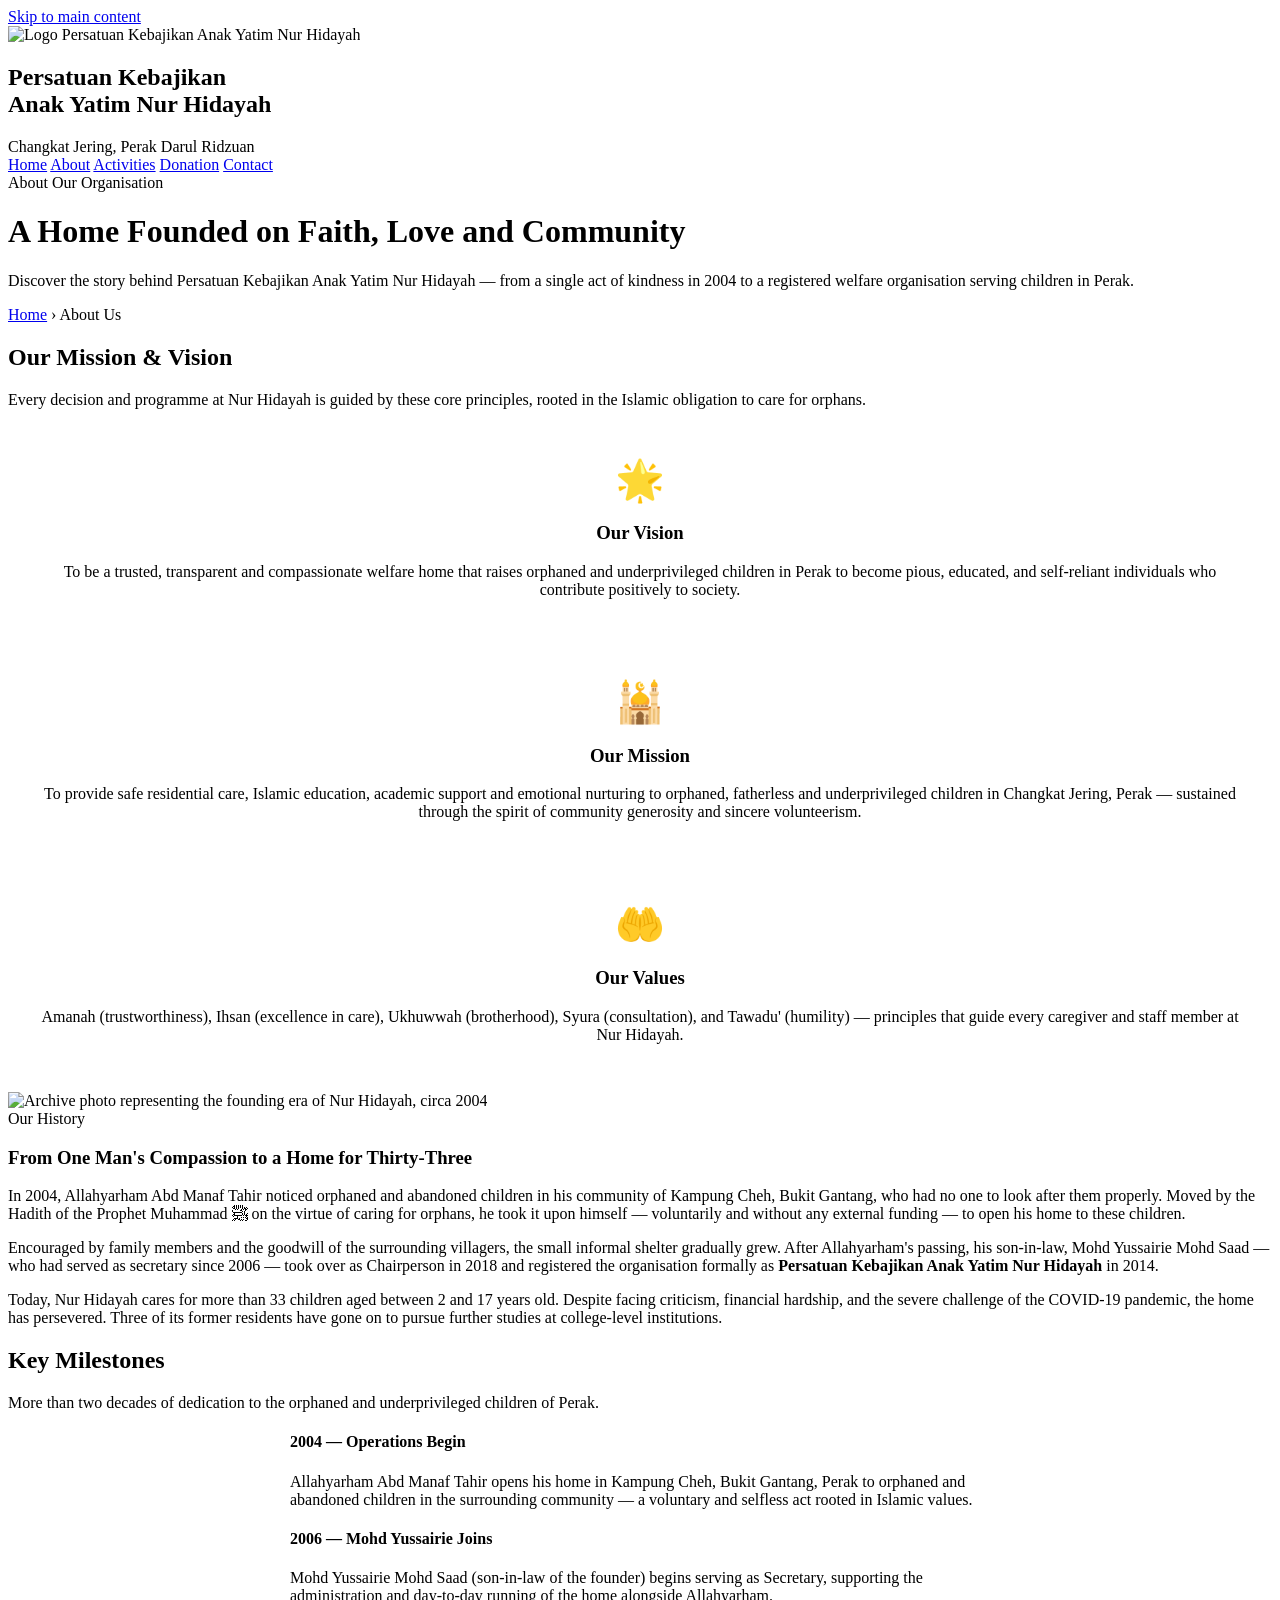
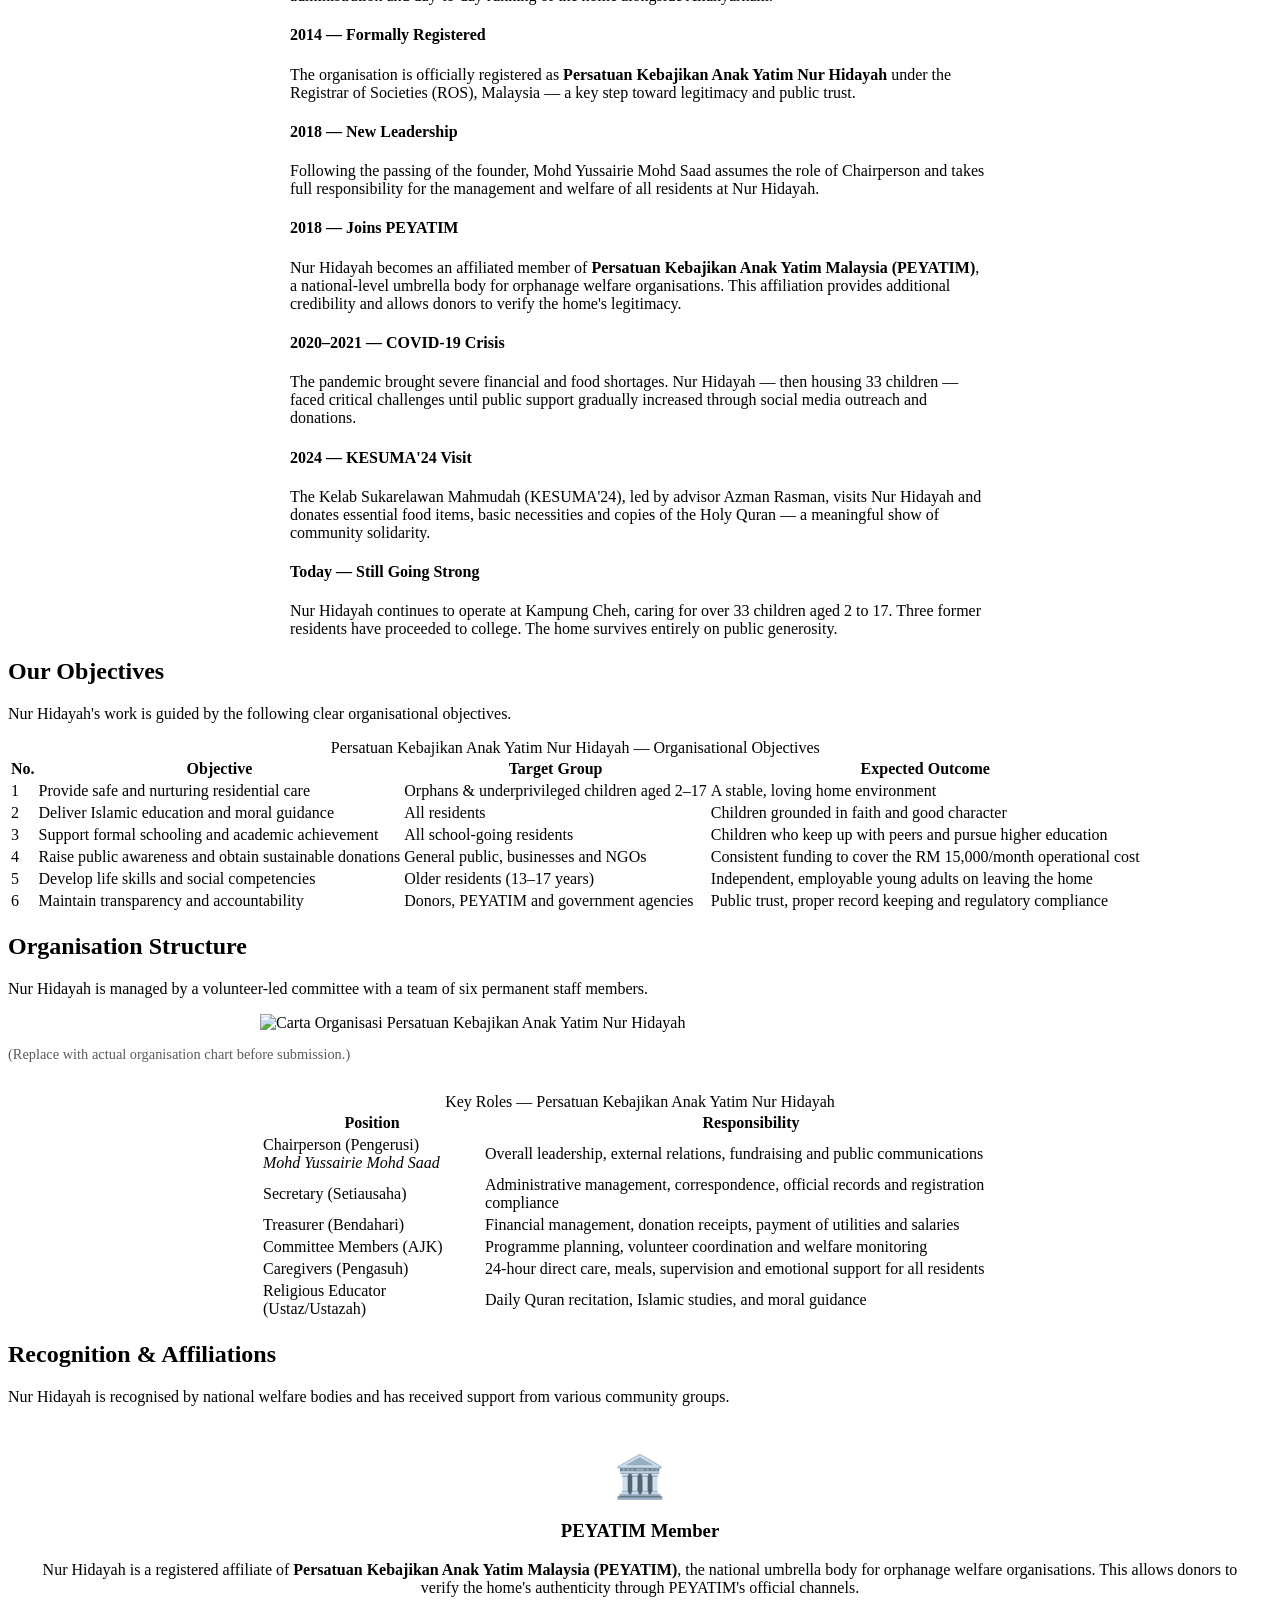
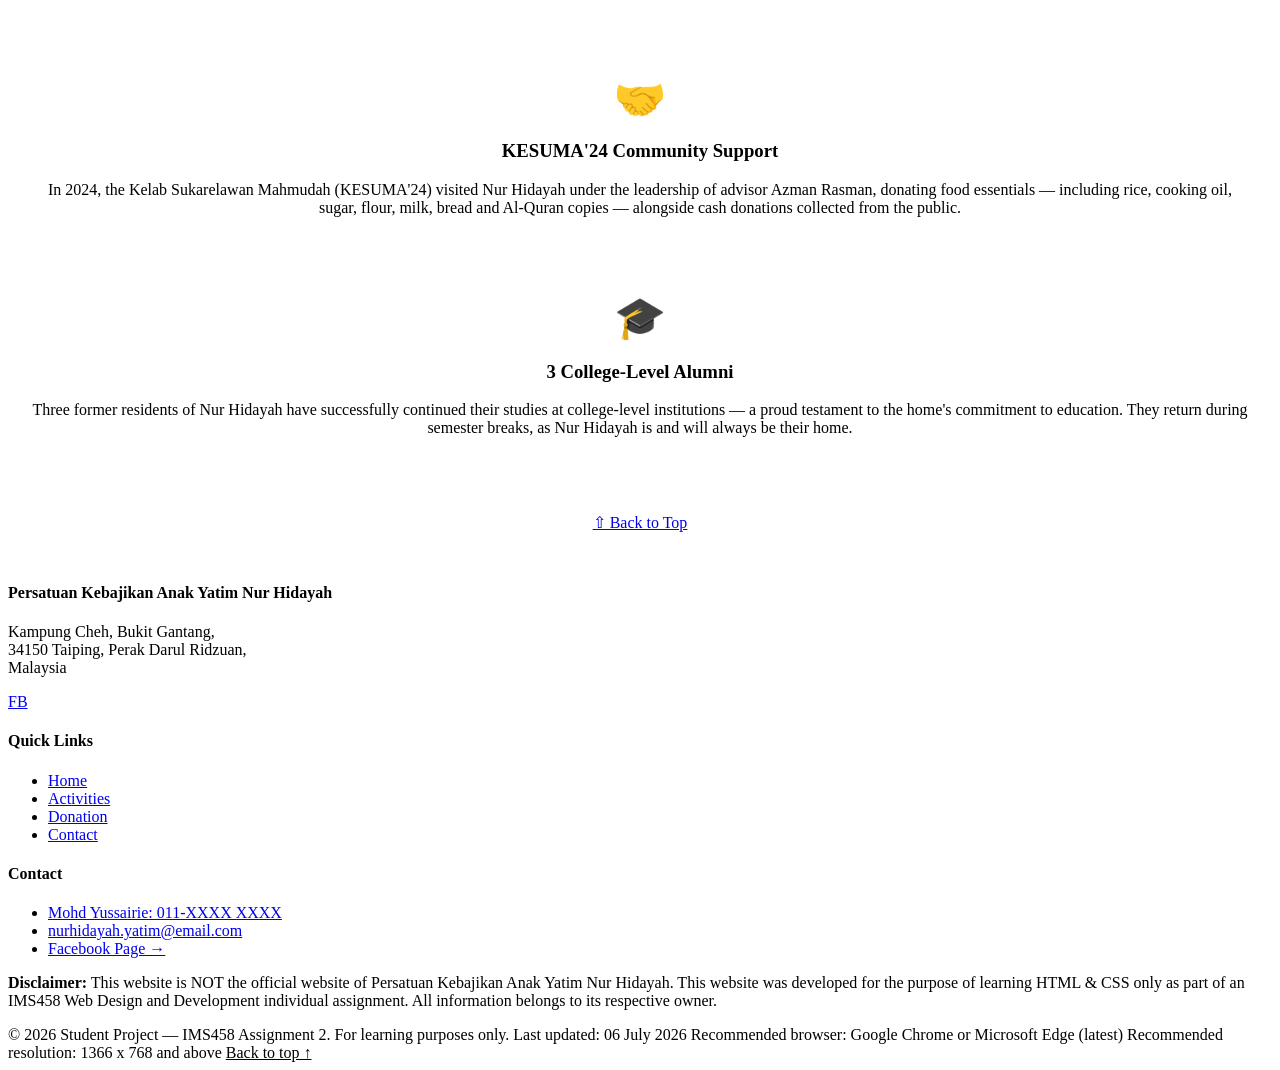
==== about.html @ 00ef2162 "Add files via upload" ====
<!DOCTYPE html>
<html lang="en">
<head>
  <meta charset="UTF-8">
  <meta name="viewport" content="width=device-width, initial-scale=1.0">
  <title>About Us | Persatuan Kebajikan Anak Yatim Nur Hidayah</title>
  <meta name="description" content="Learn about the history, mission, vision and objectives of Persatuan Kebajikan Anak Yatim Nur Hidayah, Changkat Jering, Perak — founded in 2004 by Allahyarham Abd Manaf Tahir.">
  <meta name="keywords" content="sejarah Nur Hidayah, about Rumah Anak Yatim Perak, Bukit Gantang orphanage history, PEYATIM Perak, Mohd Yussairie Nur Hidayah">
  <meta name="author" content="Student Name — IMS458 Assignment 2">
  <link rel="preconnect" href="https://fonts.googleapis.com">
  <link href="https://fonts.googleapis.com/css2?family=Poppins:wght@500;600;700&family=Open+Sans:wght@400;600&display=swap" rel="stylesheet">
  <link rel="icon" type="image/svg+xml" href="images/logo.svg">
  <link rel="stylesheet" href="css/style.css">
</head>
<body>

  <a href="#main" class="skip-link">Skip to main content</a>

  <header class="site-header">
    <nav class="navbar">
      <div class="logo-group">
        <img src="images/logo.svg" alt="Logo Persatuan Kebajikan Anak Yatim Nur Hidayah">
        <div class="logo-text">
          <h1>Persatuan Kebajikan<br>Anak Yatim Nur Hidayah</h1>
          <span>Changkat Jering, Perak Darul Ridzuan</span>
        </div>
      </div>
      <div class="nav-links">
        <a href="index.html">Home</a>
        <a href="about.html" class="active">About</a>
        <a href="activities.html">Activities</a>
        <a href="donation.html">Donation</a>
        <a href="contact.html">Contact</a>
      </div>
    </nav>
  </header>

  <main id="main">

    <header class="sub-header" style="background-image:url('images/hero-home.jpg');">
      <div class="header-overlay">
        <span class="assignment-label">About Our Organisation</span>
        <h1>A Home Founded on Faith, Love and Community</h1>
        <p class="header-text">Discover the story behind Persatuan Kebajikan Anak Yatim Nur Hidayah — from a single act of kindness in 2004 to a registered welfare organisation serving children in Perak.</p>
        <p class="breadcrumb"><a href="index.html">Home</a> &rsaquo; About Us</p>
      </div>
    </header>

    <!-- MISSION / VISION -->
    <section>
      <div class="container">
        <h2 class="section-title">Our Mission &amp; Vision</h2>
        <p class="section-subtitle">Every decision and programme at Nur Hidayah is guided by these core principles, rooted in the Islamic obligation to care for orphans.</p>
        <div class="flex-grid">
          <div class="card">
            <div class="card-body" style="text-align:center; padding:32px 24px;">
              <div style="font-size:2.5rem; margin-bottom:12px;">🌟</div>
              <h3>Our Vision</h3>
              <p>To be a trusted, transparent and compassionate welfare home that raises orphaned and underprivileged children in Perak to become pious, educated, and self-reliant individuals who contribute positively to society.</p>
            </div>
          </div>
          <div class="card">
            <div class="card-body" style="text-align:center; padding:32px 24px;">
              <div style="font-size:2.5rem; margin-bottom:12px;">🕌</div>
              <h3>Our Mission</h3>
              <p>To provide safe residential care, Islamic education, academic support and emotional nurturing to orphaned, fatherless and underprivileged children in Changkat Jering, Perak — sustained through the spirit of community generosity and sincere volunteerism.</p>
            </div>
          </div>
          <div class="card">
            <div class="card-body" style="text-align:center; padding:32px 24px;">
              <div style="font-size:2.5rem; margin-bottom:12px;">🤲</div>
              <h3>Our Values</h3>
              <p>Amanah (trustworthiness), Ihsan (excellence in care), Ukhuwwah (brotherhood), Syura (consultation), and Tawadu' (humility) — principles that guide every caregiver and staff member at Nur Hidayah.</p>
            </div>
          </div>
        </div>
      </div>
    </section>

    <!-- HISTORY -->
    <section class="bg-light" id="history">
      <div class="container">
        <div class="split reverse">
          <div class="split-image img-zoom">
            <img src="images/allahyarham.jpg" alt="Archive photo representing the founding era of Nur Hidayah, circa 2004">
          </div>
          <div class="split-text">
            <span class="section-label">Our History</span>
            <h3>From One Man's Compassion to a Home for Thirty-Three</h3>
            <p>In 2004, Allahyarham Abd Manaf Tahir noticed orphaned and abandoned children in his community of Kampung Cheh, Bukit Gantang, who had no one to look after them properly. Moved by the Hadith of the Prophet Muhammad ﷺ on the virtue of caring for orphans, he took it upon himself — voluntarily and without any external funding — to open his home to these children.</p>
            <p>Encouraged by family members and the goodwill of the surrounding villagers, the small informal shelter gradually grew. After Allahyarham's passing, his son-in-law, Mohd Yussairie Mohd Saad — who had served as secretary since 2006 — took over as Chairperson in 2018 and registered the organisation formally as <strong>Persatuan Kebajikan Anak Yatim Nur Hidayah</strong> in 2014.</p>
            <p>Today, Nur Hidayah cares for more than 33 children aged between 2 and 17 years old. Despite facing criticism, financial hardship, and the severe challenge of the COVID-19 pandemic, the home has persevered. Three of its former residents have gone on to pursue further studies at college-level institutions.</p>
          </div>
        </div>
      </div>
    </section>

    <!-- TIMELINE -->
    <section>
      <div class="container">
        <h2 class="section-title">Key Milestones</h2>
        <p class="section-subtitle">More than two decades of dedication to the orphaned and underprivileged children of Perak.</p>
        <div style="max-width:700px; margin:0 auto;">
          <div class="timeline">
            <div class="timeline-item">
              <h4>2004 — Operations Begin</h4>
              <p>Allahyarham Abd Manaf Tahir opens his home in Kampung Cheh, Bukit Gantang, Perak to orphaned and abandoned children in the surrounding community — a voluntary and selfless act rooted in Islamic values.</p>
            </div>
            <div class="timeline-item">
              <h4>2006 — Mohd Yussairie Joins</h4>
              <p>Mohd Yussairie Mohd Saad (son-in-law of the founder) begins serving as Secretary, supporting the administration and day-to-day running of the home alongside Allahyarham.</p>
            </div>
            <div class="timeline-item">
              <h4>2014 — Formally Registered</h4>
              <p>The organisation is officially registered as <strong>Persatuan Kebajikan Anak Yatim Nur Hidayah</strong> under the Registrar of Societies (ROS), Malaysia — a key step toward legitimacy and public trust.</p>
            </div>
            <div class="timeline-item">
              <h4>2018 — New Leadership</h4>
              <p>Following the passing of the founder, Mohd Yussairie Mohd Saad assumes the role of Chairperson and takes full responsibility for the management and welfare of all residents at Nur Hidayah.</p>
            </div>
            <div class="timeline-item" id="peyatim">
              <h4>2018 — Joins PEYATIM</h4>
              <p>Nur Hidayah becomes an affiliated member of <strong>Persatuan Kebajikan Anak Yatim Malaysia (PEYATIM)</strong>, a national-level umbrella body for orphanage welfare organisations. This affiliation provides additional credibility and allows donors to verify the home's legitimacy.</p>
            </div>
            <div class="timeline-item">
              <h4>2020–2021 — COVID-19 Crisis</h4>
              <p>The pandemic brought severe financial and food shortages. Nur Hidayah — then housing 33 children — faced critical challenges until public support gradually increased through social media outreach and donations.</p>
            </div>
            <div class="timeline-item">
              <h4>2024 — KESUMA'24 Visit</h4>
              <p>The Kelab Sukarelawan Mahmudah (KESUMA'24), led by advisor Azman Rasman, visits Nur Hidayah and donates essential food items, basic necessities and copies of the Holy Quran — a meaningful show of community solidarity.</p>
            </div>
            <div class="timeline-item">
              <h4>Today — Still Going Strong</h4>
              <p>Nur Hidayah continues to operate at Kampung Cheh, caring for over 33 children aged 2 to 17. Three former residents have proceeded to college. The home survives entirely on public generosity.</p>
            </div>
          </div>
        </div>
      </div>
    </section>

    <!-- OBJECTIVES TABLE -->
    <section class="bg-tint" id="objectives">
      <div class="container">
        <h2 class="section-title">Our Objectives</h2>
        <p class="section-subtitle">Nur Hidayah's work is guided by the following clear organisational objectives.</p>
        <table>
          <caption>Persatuan Kebajikan Anak Yatim Nur Hidayah — Organisational Objectives</caption>
          <thead>
            <tr><th>No.</th><th>Objective</th><th>Target Group</th><th>Expected Outcome</th></tr>
          </thead>
          <tbody>
            <tr><td>1</td><td>Provide safe and nurturing residential care</td><td>Orphans &amp; underprivileged children aged 2–17</td><td>A stable, loving home environment</td></tr>
            <tr><td>2</td><td>Deliver Islamic education and moral guidance</td><td>All residents</td><td>Children grounded in faith and good character</td></tr>
            <tr><td>3</td><td>Support formal schooling and academic achievement</td><td>All school-going residents</td><td>Children who keep up with peers and pursue higher education</td></tr>
            <tr><td>4</td><td>Raise public awareness and obtain sustainable donations</td><td>General public, businesses and NGOs</td><td>Consistent funding to cover the RM 15,000/month operational cost</td></tr>
            <tr><td>5</td><td>Develop life skills and social competencies</td><td>Older residents (13–17 years)</td><td>Independent, employable young adults on leaving the home</td></tr>
            <tr><td>6</td><td>Maintain transparency and accountability</td><td>Donors, PEYATIM and government agencies</td><td>Public trust, proper record keeping and regulatory compliance</td></tr>
          </tbody>
        </table>
      </div>
    </section>

    <!-- ORG CHART -->
    <section id="orgchart">
      <div class="container">
        <h2 class="section-title">Organisation Structure</h2>
        <p class="section-subtitle">Nur Hidayah is managed by a volunteer-led committee with a team of six permanent staff members.</p>
        <div class="img-zoom" style="max-width:760px;margin:0 auto;border-radius:10px;box-shadow:var(--shadow);">
          <img src="images/carta-organisasi(1).png" alt="Carta Organisasi Persatuan Kebajikan Anak Yatim Nur Hidayah">
        </div>
        <p class="text-center mt-20" style="font-size:.9rem;color:#5b5b5b;">(Replace with actual organisation chart before submission.)</p>
        <div style="max-width:760px;margin:30px auto 0;">
          <table>
            <caption>Key Roles — Persatuan Kebajikan Anak Yatim Nur Hidayah</caption>
            <thead><tr><th>Position</th><th>Responsibility</th></tr></thead>
            <tbody>
              <tr><td>Chairperson (Pengerusi)<br><em>Mohd Yussairie Mohd Saad</em></td><td>Overall leadership, external relations, fundraising and public communications</td></tr>
              <tr><td>Secretary (Setiausaha)</td><td>Administrative management, correspondence, official records and registration compliance</td></tr>
              <tr><td>Treasurer (Bendahari)</td><td>Financial management, donation receipts, payment of utilities and salaries</td></tr>
              <tr><td>Committee Members (AJK)</td><td>Programme planning, volunteer coordination and welfare monitoring</td></tr>
              <tr><td>Caregivers (Pengasuh)</td><td>24-hour direct care, meals, supervision and emotional support for all residents</td></tr>
              <tr><td>Religious Educator (Ustaz/Ustazah)</td><td>Daily Quran recitation, Islamic studies, and moral guidance</td></tr>
            </tbody>
          </table>
        </div>
      </div>
    </section>

    <!-- AWARDS / RECOGNITION -->
    <section class="bg-tint" id="awards">
      <div class="container">
        <h2 class="section-title">Recognition &amp; Affiliations</h2>
        <p class="section-subtitle">Nur Hidayah is recognised by national welfare bodies and has received support from various community groups.</p>
        <div class="flex-grid">
          <div class="card">
            <div class="card-body" style="text-align:center;padding:30px 24px;">
              <div style="font-size:2.6rem;margin-bottom:12px;">🏛️</div>
              <h3>PEYATIM Member</h3>
              <p>Nur Hidayah is a registered affiliate of <strong>Persatuan Kebajikan Anak Yatim Malaysia (PEYATIM)</strong>, the national umbrella body for orphanage welfare organisations. This allows donors to verify the home's authenticity through PEYATIM's official channels.</p>
            </div>
          </div>
          <div class="card">
            <div class="card-body" style="text-align:center;padding:30px 24px;">
              <div style="font-size:2.6rem;margin-bottom:12px;">🤝</div>
              <h3>KESUMA'24 Community Support</h3>
              <p>In 2024, the Kelab Sukarelawan Mahmudah (KESUMA'24) visited Nur Hidayah under the leadership of advisor Azman Rasman, donating food essentials — including rice, cooking oil, sugar, flour, milk, bread and Al-Quran copies — alongside cash donations collected from the public.</p>
            </div>
          </div>
          <div class="card">
            <div class="card-body" style="text-align:center;padding:30px 24px;">
              <div style="font-size:2.6rem;margin-bottom:12px;">🎓</div>
              <h3>3 College-Level Alumni</h3>
              <p>Three former residents of Nur Hidayah have successfully continued their studies at college-level institutions — a proud testament to the home's commitment to education. They return during semester breaks, as Nur Hidayah is and will always be their home.</p>
            </div>
          </div>
        </div>
      </div>
    </section>

    <section style="padding:30px 0;text-align:center;">
      <a href="#main" class="btn btn-primary">&#8679; Back to Top</a>
    </section>

  </main>

  <footer class="site-footer">
    <div class="container footer-grid">
      <div class="footer-col">
        <h4>Persatuan Kebajikan Anak Yatim Nur Hidayah</h4>
        <p>Kampung Cheh, Bukit Gantang,<br>34150 Taiping, Perak Darul Ridzuan,<br>Malaysia</p>
        <div class="social-links">
          <a href="https://www.facebook.com/RAYNurHidayahKpgCheh" target="_blank" rel="noopener" aria-label="Facebook">FB</a>
        </div>
      </div>
      <div class="footer-col">
        <h4>Quick Links</h4>
        <ul>
          <li><a href="index.html">Home</a></li>
          <li><a href="activities.html">Activities</a></li>
          <li><a href="donation.html">Donation</a></li>
          <li><a href="contact.html">Contact</a></li>
        </ul>
      </div>
      <div class="footer-col">
        <h4>Contact</h4>
        <ul>
          <li><a href="tel:+601112345678">Mohd Yussairie: 011-XXXX XXXX</a></li>
          <li><a href="mailto:nurhidayah.yatim@email.com">nurhidayah.yatim@email.com</a></li>
          <li><a href="https://www.facebook.com/RAYNurHidayahKpgCheh" target="_blank" rel="noopener">Facebook Page &rarr;</a></li>
        </ul>
      </div>
    </div>
    <div class="disclaimer-bar">
      <div class="container">
        <p><strong>Disclaimer:</strong> This website is NOT the official website of Persatuan Kebajikan Anak Yatim Nur Hidayah. This website was developed for the purpose of learning HTML &amp; CSS only as part of an IMS458 Web Design and Development individual assignment. All information belongs to its respective owner.</p>
        <div class="meta-row">
          <span>&copy; 2026 Student Project — IMS458 Assignment 2. For learning purposes only.</span>
          <span>Last updated: 06 July 2026</span>
          <span>Recommended browser: Google Chrome or Microsoft Edge (latest)</span>
          <span>Recommended resolution: 1366 x 768 and above</span>
          <span><a href="#top" style="color:var(--color-secondary);">Back to top &uarr;</a></span>
        </div>
      </div>
    </div>
  </footer>

</body>
</html>
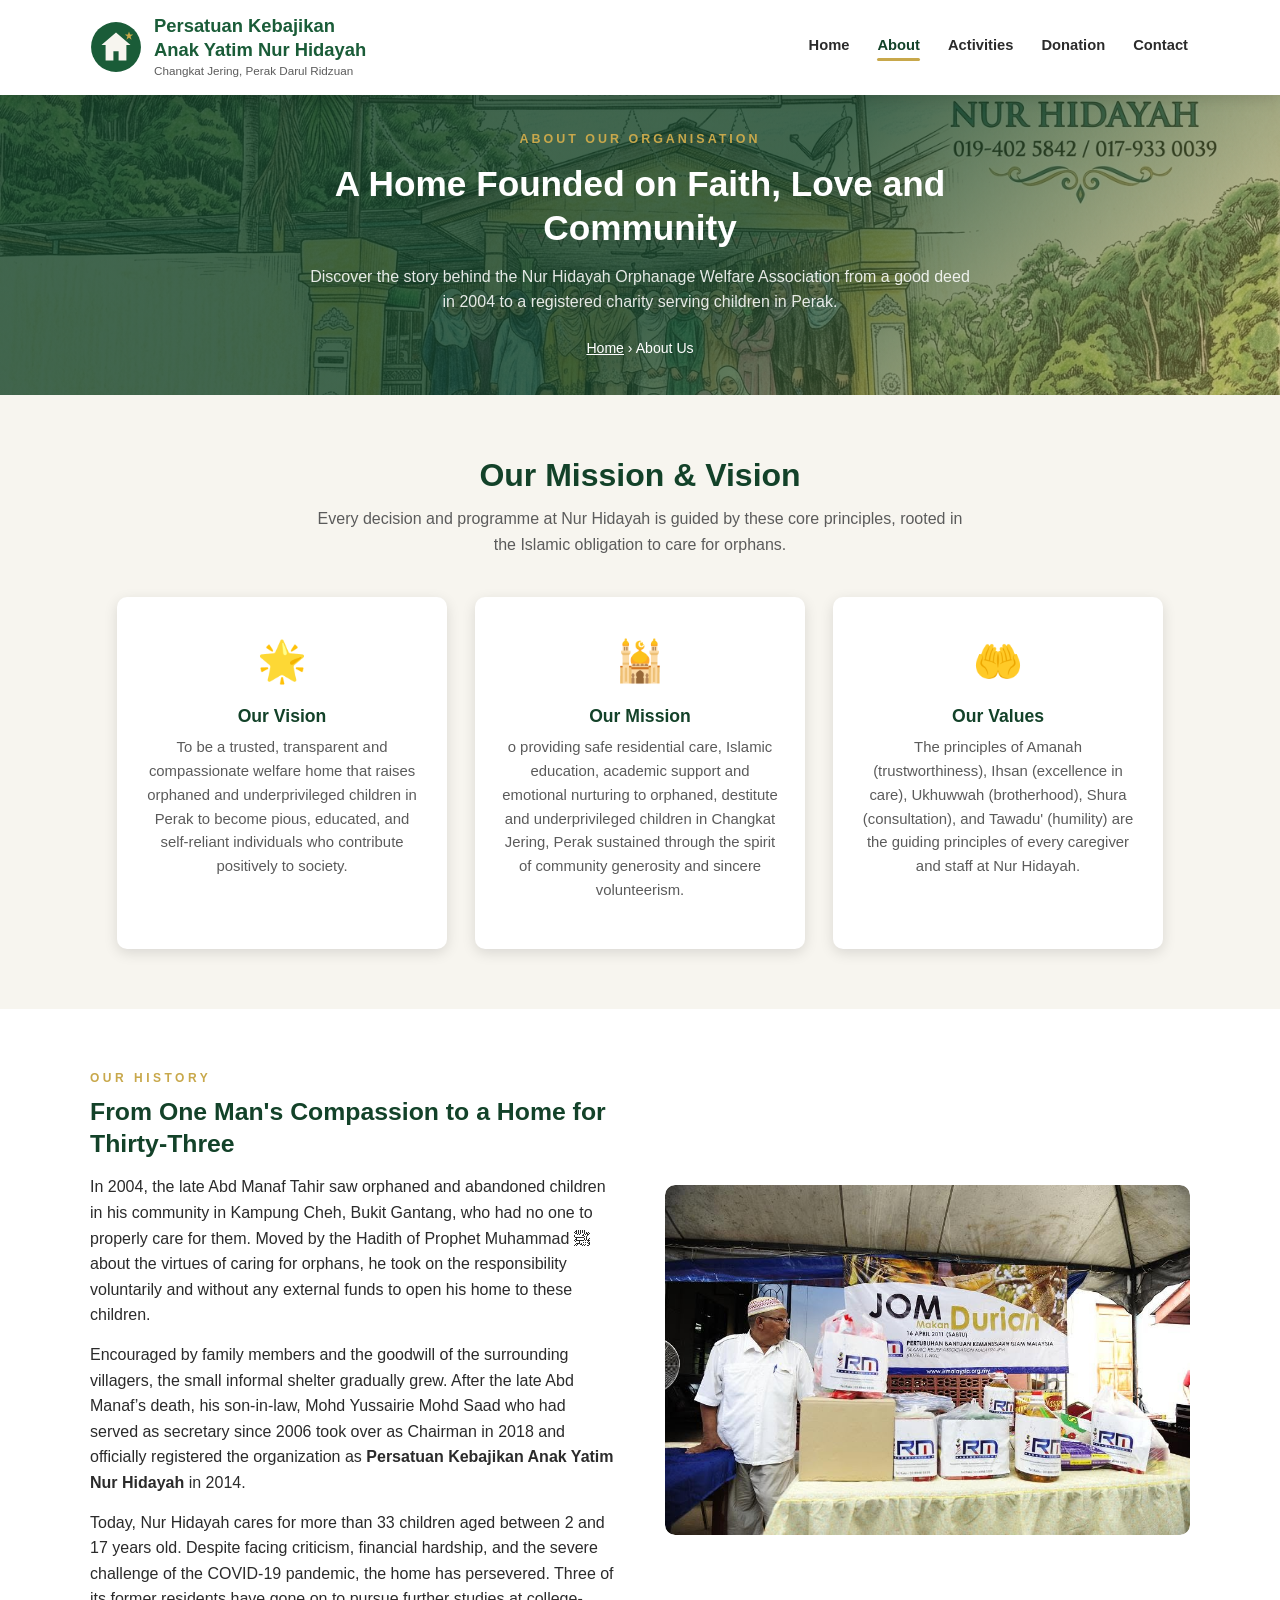
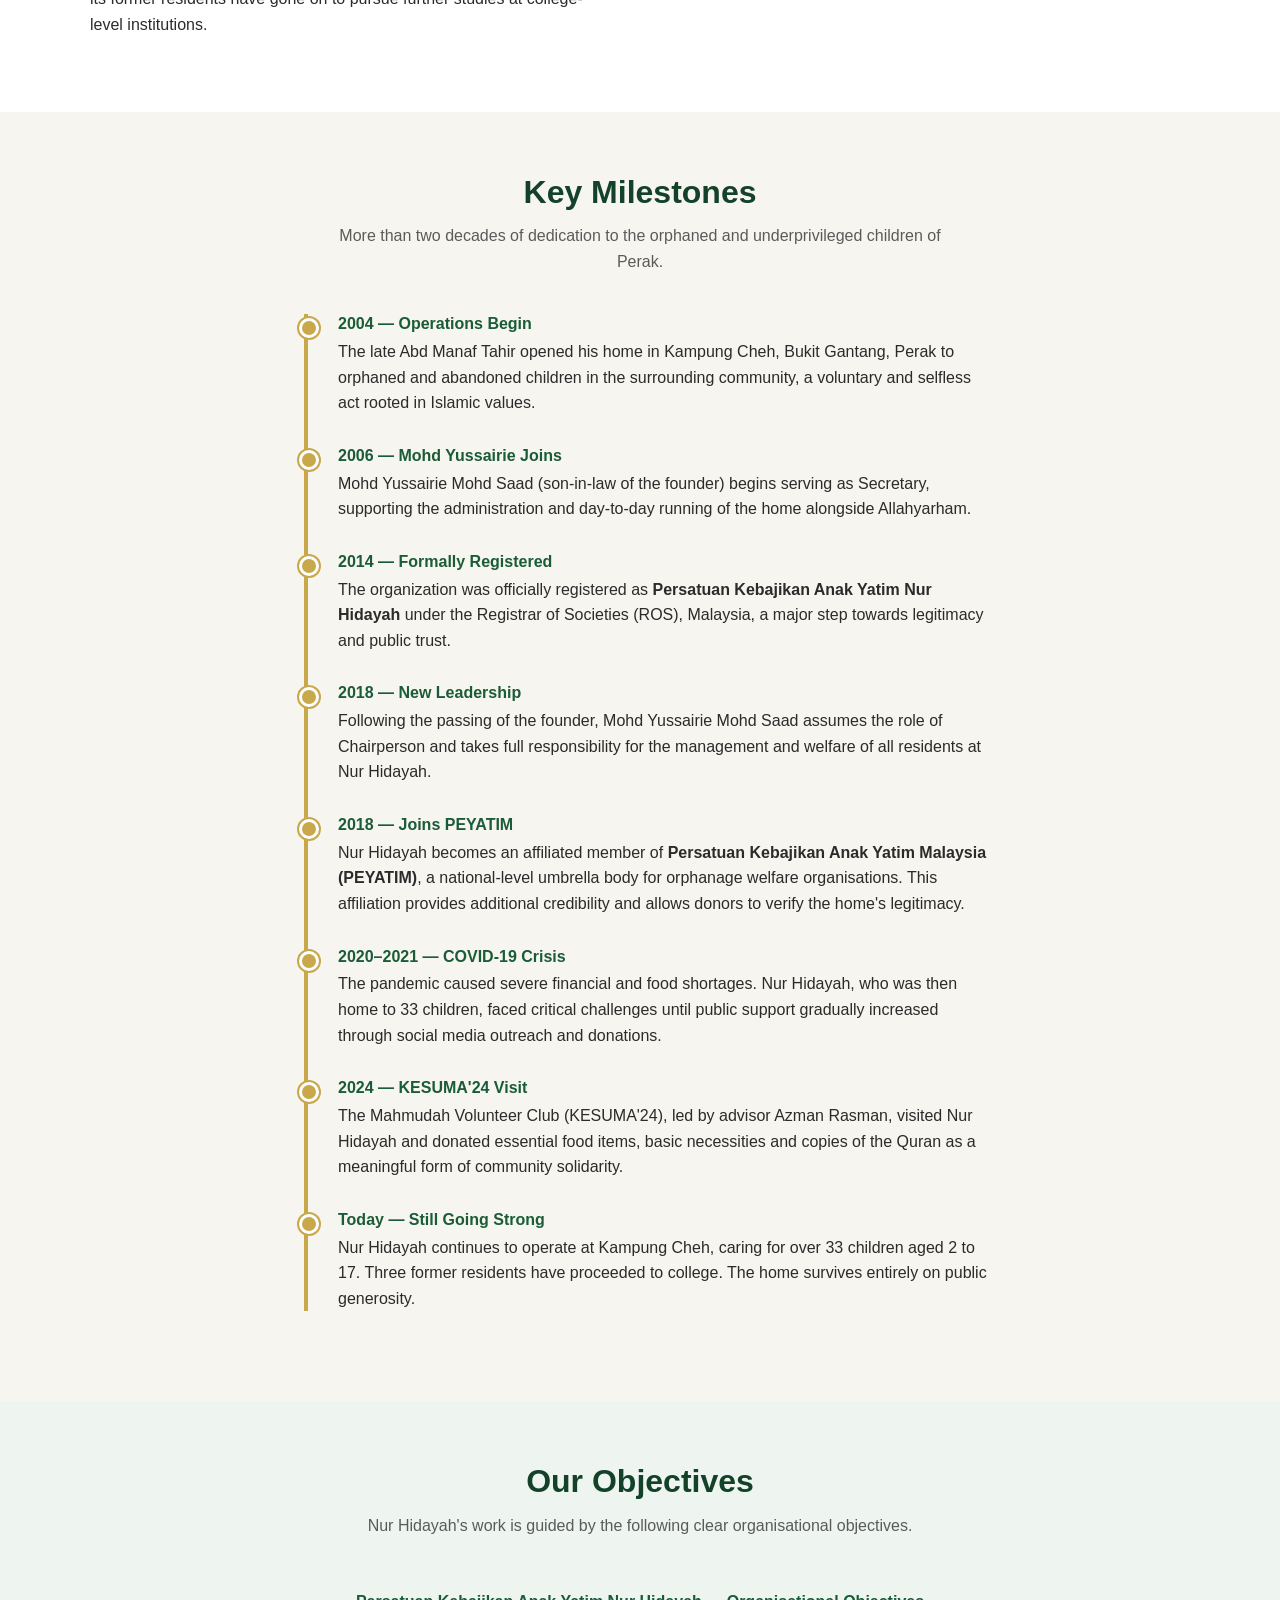
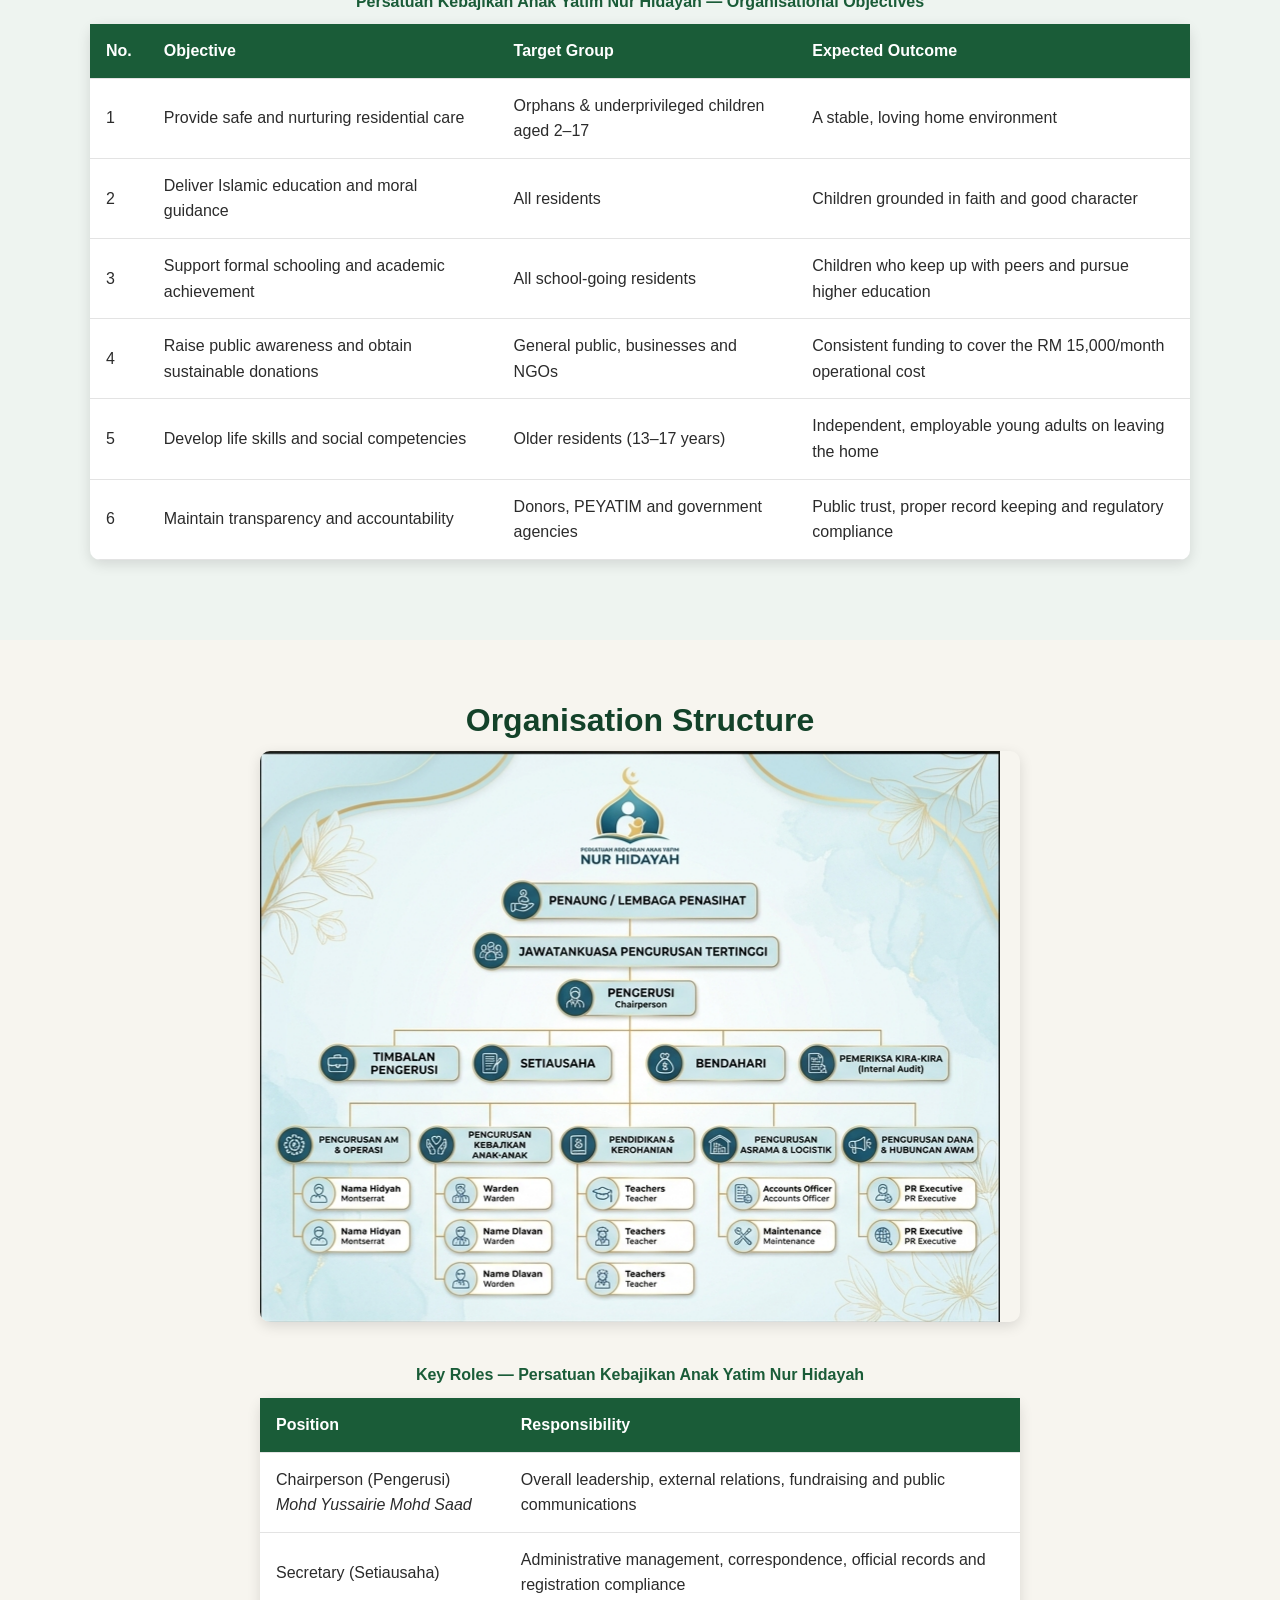
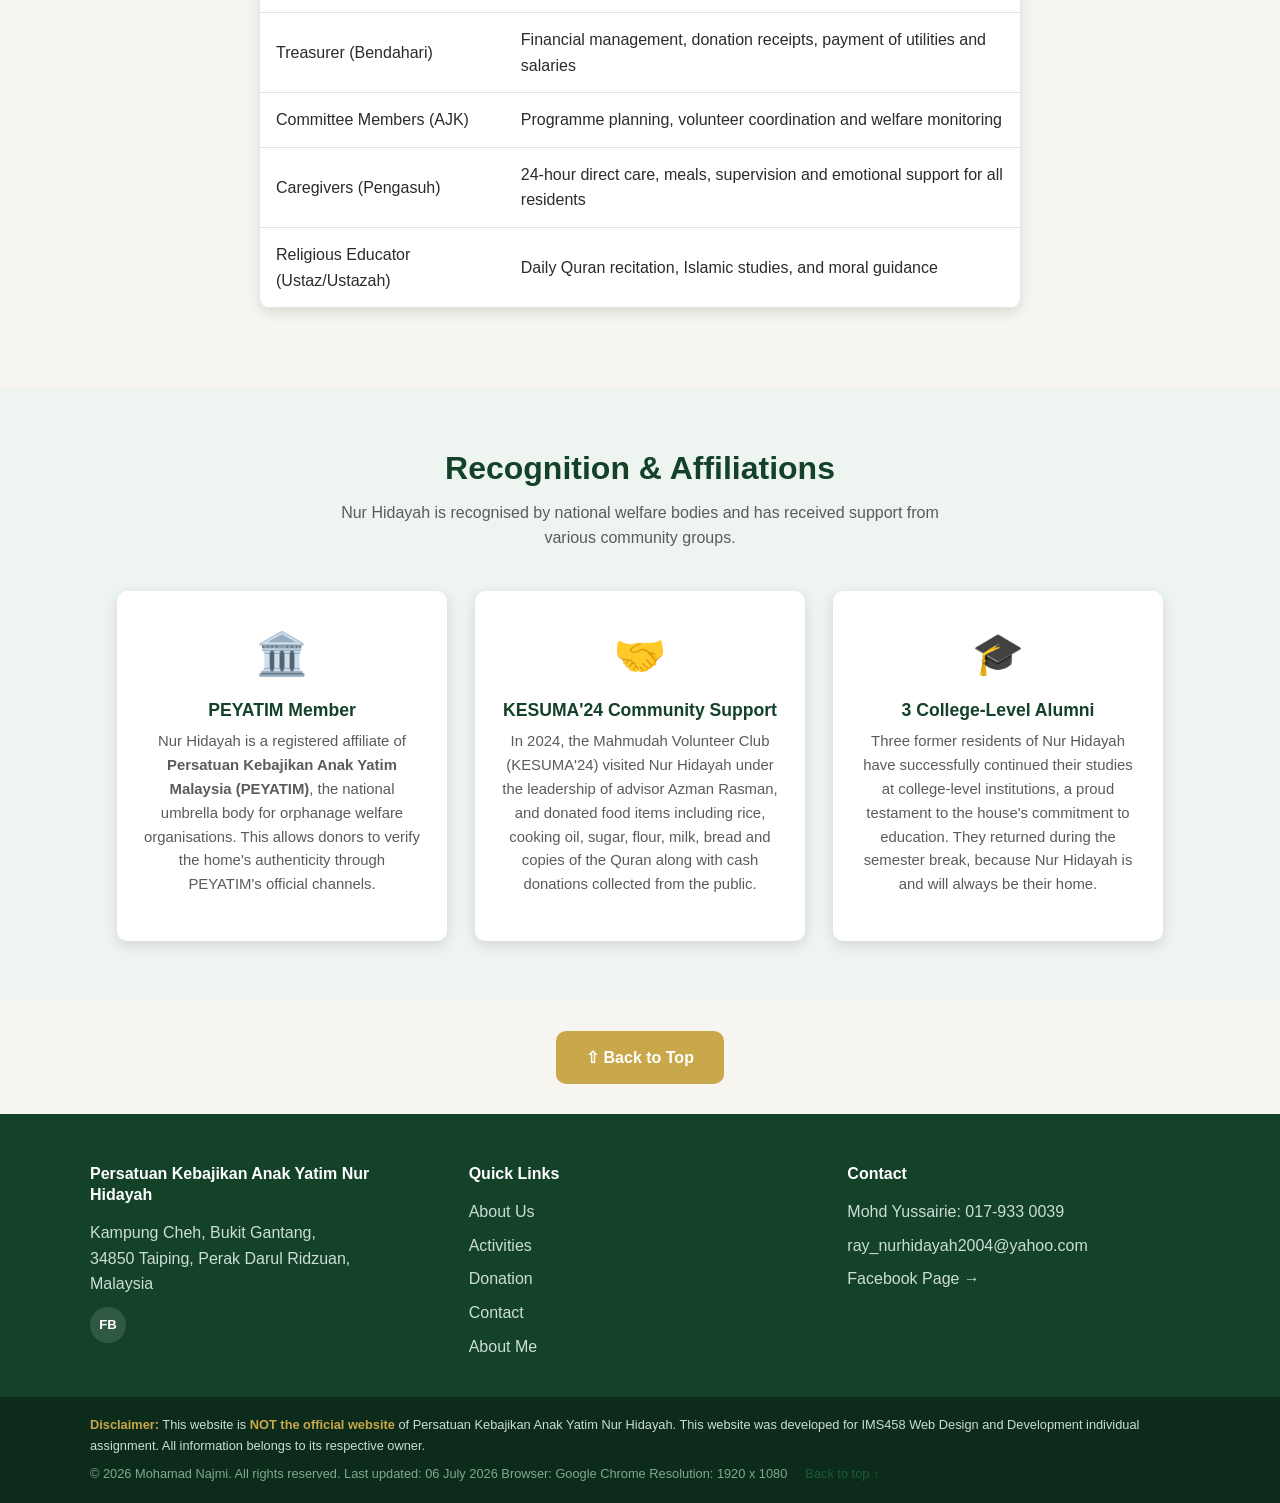
==== commit 011db0ad: "Add files via upload" ====
--- a/about.html
+++ b/about.html
@@ -41,7 +41,7 @@
       <div class="header-overlay">
         <span class="assignment-label">About Our Organisation</span>
         <h1>A Home Founded on Faith, Love and Community</h1>
-        <p class="header-text">Discover the story behind Persatuan Kebajikan Anak Yatim Nur Hidayah — from a single act of kindness in 2004 to a registered welfare organisation serving children in Perak.</p>
+        <p class="header-text">Discover the story behind the Nur Hidayah Orphanage Welfare Association from a good deed in 2004 to a registered charity serving children in Perak.</p>
         <p class="breadcrumb"><a href="index.html">Home</a> &rsaquo; About Us</p>
       </div>
     </header>
@@ -63,14 +63,14 @@
             <div class="card-body" style="text-align:center; padding:32px 24px;">
               <div style="font-size:2.5rem; margin-bottom:12px;">🕌</div>
               <h3>Our Mission</h3>
-              <p>To provide safe residential care, Islamic education, academic support and emotional nurturing to orphaned, fatherless and underprivileged children in Changkat Jering, Perak — sustained through the spirit of community generosity and sincere volunteerism.</p>
+              <p>o providing safe residential care, Islamic education, academic support and emotional nurturing to orphaned, destitute and underprivileged children in Changkat Jering, Perak sustained through the spirit of community generosity and sincere volunteerism.</p>
             </div>
           </div>
           <div class="card">
             <div class="card-body" style="text-align:center; padding:32px 24px;">
               <div style="font-size:2.5rem; margin-bottom:12px;">🤲</div>
               <h3>Our Values</h3>
-              <p>Amanah (trustworthiness), Ihsan (excellence in care), Ukhuwwah (brotherhood), Syura (consultation), and Tawadu' (humility) — principles that guide every caregiver and staff member at Nur Hidayah.</p>
+              <p>The principles of Amanah (trustworthiness), Ihsan (excellence in care), Ukhuwwah (brotherhood), Shura (consultation), and Tawadu' (humility) are the guiding principles of every caregiver and staff at Nur Hidayah.</p>
             </div>
           </div>
         </div>
@@ -82,13 +82,13 @@
       <div class="container">
         <div class="split reverse">
           <div class="split-image img-zoom">
-            <img src="images/allahyarham.jpg" alt="Archive photo representing the founding era of Nur Hidayah, circa 2004">
+            <img src="images/allahyarham.jpg" alt="The founding of Nur Hidayah, 2004">
           </div>
           <div class="split-text">
             <span class="section-label">Our History</span>
             <h3>From One Man's Compassion to a Home for Thirty-Three</h3>
-            <p>In 2004, Allahyarham Abd Manaf Tahir noticed orphaned and abandoned children in his community of Kampung Cheh, Bukit Gantang, who had no one to look after them properly. Moved by the Hadith of the Prophet Muhammad ﷺ on the virtue of caring for orphans, he took it upon himself — voluntarily and without any external funding — to open his home to these children.</p>
-            <p>Encouraged by family members and the goodwill of the surrounding villagers, the small informal shelter gradually grew. After Allahyarham's passing, his son-in-law, Mohd Yussairie Mohd Saad — who had served as secretary since 2006 — took over as Chairperson in 2018 and registered the organisation formally as <strong>Persatuan Kebajikan Anak Yatim Nur Hidayah</strong> in 2014.</p>
+            <p>In 2004, the late Abd Manaf Tahir saw orphaned and abandoned children in his community in Kampung Cheh, Bukit Gantang, who had no one to properly care for them. Moved by the Hadith of Prophet Muhammad ﷺ about the virtues of caring for orphans, he took on the responsibility voluntarily and without any external funds to open his home to these children.</p>
+            <p>Encouraged by family members and the goodwill of the surrounding villagers, the small informal shelter gradually grew. After the late Abd Manaf’s death, his son-in-law, Mohd Yussairie Mohd Saad who had served as secretary since 2006 took over as Chairman in 2018 and officially registered the organization as <strong> Persatuan Kebajikan Anak Yatim Nur Hidayah</strong> in 2014.</p>
             <p>Today, Nur Hidayah cares for more than 33 children aged between 2 and 17 years old. Despite facing criticism, financial hardship, and the severe challenge of the COVID-19 pandemic, the home has persevered. Three of its former residents have gone on to pursue further studies at college-level institutions.</p>
           </div>
         </div>
@@ -104,7 +104,7 @@
           <div class="timeline">
             <div class="timeline-item">
               <h4>2004 — Operations Begin</h4>
-              <p>Allahyarham Abd Manaf Tahir opens his home in Kampung Cheh, Bukit Gantang, Perak to orphaned and abandoned children in the surrounding community — a voluntary and selfless act rooted in Islamic values.</p>
+              <p>The late Abd Manaf Tahir opened his home in Kampung Cheh, Bukit Gantang, Perak to orphaned and abandoned children in the surrounding community, a voluntary and selfless act rooted in Islamic values.</p>
             </div>
             <div class="timeline-item">
               <h4>2006 — Mohd Yussairie Joins</h4>
@@ -112,7 +112,7 @@
             </div>
             <div class="timeline-item">
               <h4>2014 — Formally Registered</h4>
-              <p>The organisation is officially registered as <strong>Persatuan Kebajikan Anak Yatim Nur Hidayah</strong> under the Registrar of Societies (ROS), Malaysia — a key step toward legitimacy and public trust.</p>
+              <p>The organization was officially registered as <strong>Persatuan Kebajikan Anak Yatim Nur Hidayah</strong> under the Registrar of Societies (ROS), Malaysia, a major step towards legitimacy and public trust.</p>
             </div>
             <div class="timeline-item">
               <h4>2018 — New Leadership</h4>
@@ -124,11 +124,11 @@
             </div>
             <div class="timeline-item">
               <h4>2020–2021 — COVID-19 Crisis</h4>
-              <p>The pandemic brought severe financial and food shortages. Nur Hidayah — then housing 33 children — faced critical challenges until public support gradually increased through social media outreach and donations.</p>
+              <p>The pandemic caused severe financial and food shortages. Nur Hidayah, who was then home to 33 children, faced critical challenges until public support gradually increased through social media outreach and donations.</p>
             </div>
             <div class="timeline-item">
               <h4>2024 — KESUMA'24 Visit</h4>
-              <p>The Kelab Sukarelawan Mahmudah (KESUMA'24), led by advisor Azman Rasman, visits Nur Hidayah and donates essential food items, basic necessities and copies of the Holy Quran — a meaningful show of community solidarity.</p>
+              <p>The Mahmudah Volunteer Club (KESUMA'24), led by advisor Azman Rasman, visited Nur Hidayah and donated essential food items, basic necessities and copies of the Quran as a meaningful form of community solidarity.</p>
             </div>
             <div class="timeline-item">
               <h4>Today — Still Going Strong</h4>
@@ -165,11 +165,10 @@
     <section id="orgchart">
       <div class="container">
         <h2 class="section-title">Organisation Structure</h2>
-        <p class="section-subtitle">Nur Hidayah is managed by a volunteer-led committee with a team of six permanent staff members.</p>
         <div class="img-zoom" style="max-width:760px;margin:0 auto;border-radius:10px;box-shadow:var(--shadow);">
           <img src="images/carta-organisasi(1).png" alt="Carta Organisasi Persatuan Kebajikan Anak Yatim Nur Hidayah">
         </div>
-        <p class="text-center mt-20" style="font-size:.9rem;color:#5b5b5b;">(Replace with actual organisation chart before submission.)</p>
+        <p class="text-center mt-20" style="font-size:.9rem;color:#5b5b5b;"></p>
         <div style="max-width:760px;margin:30px auto 0;">
           <table>
             <caption>Key Roles — Persatuan Kebajikan Anak Yatim Nur Hidayah</caption>
@@ -204,14 +203,14 @@
             <div class="card-body" style="text-align:center;padding:30px 24px;">
               <div style="font-size:2.6rem;margin-bottom:12px;">🤝</div>
               <h3>KESUMA'24 Community Support</h3>
-              <p>In 2024, the Kelab Sukarelawan Mahmudah (KESUMA'24) visited Nur Hidayah under the leadership of advisor Azman Rasman, donating food essentials — including rice, cooking oil, sugar, flour, milk, bread and Al-Quran copies — alongside cash donations collected from the public.</p>
+              <p>In 2024, the Mahmudah Volunteer Club (KESUMA'24) visited Nur Hidayah under the leadership of advisor Azman Rasman, and donated food items including rice, cooking oil, sugar, flour, milk, bread and copies of the Quran along with cash donations collected from the public.</p>
             </div>
           </div>
           <div class="card">
             <div class="card-body" style="text-align:center;padding:30px 24px;">
               <div style="font-size:2.6rem;margin-bottom:12px;">🎓</div>
               <h3>3 College-Level Alumni</h3>
-              <p>Three former residents of Nur Hidayah have successfully continued their studies at college-level institutions — a proud testament to the home's commitment to education. They return during semester breaks, as Nur Hidayah is and will always be their home.</p>
+              <p>Three former residents of Nur Hidayah have successfully continued their studies at college-level institutions, a proud testament to the house's commitment to education. They returned during the semester break, because Nur Hidayah is and will always be their home.</p>
             </div>
           </div>
         </div>
@@ -224,46 +223,54 @@
 
   </main>
 
-  <footer class="site-footer">
-    <div class="container footer-grid">
-      <div class="footer-col">
-        <h4>Persatuan Kebajikan Anak Yatim Nur Hidayah</h4>
-        <p>Kampung Cheh, Bukit Gantang,<br>34150 Taiping, Perak Darul Ridzuan,<br>Malaysia</p>
-        <div class="social-links">
-          <a href="https://www.facebook.com/RAYNurHidayahKpgCheh" target="_blank" rel="noopener" aria-label="Facebook">FB</a>
-        </div>
-      </div>
-      <div class="footer-col">
-        <h4>Quick Links</h4>
-        <ul>
-          <li><a href="index.html">Home</a></li>
-          <li><a href="activities.html">Activities</a></li>
-          <li><a href="donation.html">Donation</a></li>
-          <li><a href="contact.html">Contact</a></li>
-        </ul>
-      </div>
-      <div class="footer-col">
-        <h4>Contact</h4>
-        <ul>
-          <li><a href="tel:+601112345678">Mohd Yussairie: 011-XXXX XXXX</a></li>
-          <li><a href="mailto:nurhidayah.yatim@email.com">nurhidayah.yatim@email.com</a></li>
-          <li><a href="https://www.facebook.com/RAYNurHidayahKpgCheh" target="_blank" rel="noopener">Facebook Page &rarr;</a></li>
-        </ul>
-      </div>
-    </div>
-    <div class="disclaimer-bar">
-      <div class="container">
-        <p><strong>Disclaimer:</strong> This website is NOT the official website of Persatuan Kebajikan Anak Yatim Nur Hidayah. This website was developed for the purpose of learning HTML &amp; CSS only as part of an IMS458 Web Design and Development individual assignment. All information belongs to its respective owner.</p>
-        <div class="meta-row">
-          <span>&copy; 2026 Student Project — IMS458 Assignment 2. For learning purposes only.</span>
+ <footer class="site-footer">
+  <div class="container footer-grid">
+    <div class="footer-col brand-col">
+      <h4>Persatuan Kebajikan Anak Yatim Nur Hidayah</h4>
+      <p>Kampung Cheh, Bukit Gantang,<br>34850 Taiping, Perak Darul Ridzuan,<br>Malaysia</p>
+      <div class="social-links">
+        <a href="https://www.facebook.com/RAYNurHidayahKpgCheh" target="_blank" rel="noopener" aria-label="Facebook">FB</a>
+      </div>
+    </div>
+    
+    <div class="footer-col">
+      <h4>Quick Links</h4>
+      <ul>
+        <li><a href="about.html">About Us</a></li>
+        <li><a href="activities.html">Activities</a></li>
+        <li><a href="donation.html">Donation</a></li>
+        <li><a href="contact.html">Contact</a></li>
+        <li><a href="aboutme.html" class="about-me-link">About Me</a></li>
+      </ul>
+    </div>
+    
+    <div class="footer-col">
+      <h4>Contact</h4>
+      <ul>
+        <li><a href="tel:+60179330039">Mohd Yussairie: 017-933 0039</a></li>
+        <li><a href="mailto:ray_nurhidayah2004@yahoo.com">ray_nurhidayah2004@yahoo.com</a></li>
+        <li><a href="https://www.facebook.com/RAYNurHidayahKpgCheh" target="_blank" rel="noopener">Facebook Page &rarr;</a></li>
+      </ul>
+    </div>
+  </div>
+
+  <div class="disclaimer-bar">
+    <div class="container">
+      <p class="disclaimer-text"><strong>Disclaimer:</strong> This website is <strong>NOT the official website</strong> of Persatuan Kebajikan Anak Yatim Nur Hidayah. This website was developed for IMS458 Web Design and Development individual assignment. All information belongs to its respective owner.</p>
+      
+      <div class="meta-row">
+        <div class="meta-left">
+          <span>&copy; 2026 Mohamad Najmi. All rights reserved.</span>
           <span>Last updated: 06 July 2026</span>
-          <span>Recommended browser: Google Chrome or Microsoft Edge (latest)</span>
-          <span>Recommended resolution: 1366 x 768 and above</span>
-          <span><a href="#top" style="color:var(--color-secondary);">Back to top &uarr;</a></span>
-        </div>
-      </div>
-    </div>
-  </footer>
-
+          <span>Browser: Google Chrome</span>
+          <span>Resolution: 1920 x 1080</span>
+        </div>
+        <div class="meta-right">
+          <a href="#top" class="back-to-top">Back to top &uarr;</a>
+        </div>
+      </div>
+    </div>
+  </div>
+</footer>
 </body>
 </html>
--- a/css/style.css
+++ b/css/style.css
@@ -0,0 +1,309 @@
+/* ==========================================================================
+   IMS458 ASSIGNMENT 2 — CORPORATE WEBSITE
+   Organisation : Persatuan Kebajikan Anak Yatim Nur Hidayah
+                  Changkat Jering, Perak
+   File         : css/style.css   (ONE external stylesheet for all pages)
+   ========================================================================== */
+
+/* --------------------------------------------------------------------------
+   1. CSS VARIABLES
+   -------------------------------------------------------------------------- */
+:root {
+  --color-primary:       #1A5C38;   /* deep Islamic green */
+  --color-primary-dark:  #134229;
+  --color-secondary:     #C8A84B;   /* gold / amber */
+  --color-secondary-dark:#a88630;
+  --color-accent:        #4A90A4;   /* soft teal */
+  --color-light:         #F7F5EF;   /* warm off-white */
+  --color-white:         #FFFFFF;
+  --color-text:          #2B2B2B;
+  --color-text-light:    #5b5b5b;
+  --font-heading: 'Poppins', 'Segoe UI', Arial, sans-serif;
+  --font-body:    'Open Sans', 'Segoe UI', Tahoma, sans-serif;
+  --radius:    10px;
+  --shadow:    0 4px 14px rgba(0,0,0,0.12);
+  --transition: 0.3s ease;
+}
+
+/* --------------------------------------------------------------------------
+   2. RESET / BASE
+   -------------------------------------------------------------------------- */
+* { margin:0; padding:0; box-sizing:border-box; }
+html { scroll-behavior:smooth; }
+body { font-family:var(--font-body); color:var(--color-text); background:var(--color-light); line-height:1.6; }
+img  { max-width:100%; display:block; }
+a    { text-decoration:none; color:var(--color-primary); transition:color var(--transition); }
+ul, ol { list-style-position:inside; }
+h1,h2,h3,h4 { font-family:var(--font-heading); color:var(--color-primary-dark); line-height:1.3; }
+
+.container { width:90%; max-width:1100px; margin:0 auto; }
+section    { padding:60px 0; }
+
+.section-title    { text-align:center; margin-bottom:10px; font-size:2rem; }
+.section-subtitle { text-align:center; color:var(--color-text-light); max-width:650px; margin:0 auto 40px; }
+.bg-light { background-color:var(--color-white); }
+.bg-tint  { background-color:#eef4f0; }
+
+/* --------------------------------------------------------------------------
+   3. BUTTONS
+   -------------------------------------------------------------------------- */
+.btn { display:inline-block; padding:12px 28px; border-radius:var(--radius); font-weight:600; border:2px solid transparent; cursor:pointer; transition:background-color var(--transition),color var(--transition),transform var(--transition),box-shadow var(--transition); }
+.btn-primary { background-color:var(--color-secondary); color:var(--color-white); }
+.btn-primary:hover { background-color:var(--color-secondary-dark); transform:translateY(-3px); box-shadow:var(--shadow); color:var(--color-white); }
+.btn-outline { background-color:transparent; border-color:var(--color-white); color:var(--color-white); }
+.btn-outline:hover { background-color:var(--color-white); color:var(--color-primary-dark); transform:translateY(-3px); }
+
+/* --------------------------------------------------------------------------
+   4. ANNOUNCEMENT BAR
+   -------------------------------------------------------------------------- */
+.announcement-bar { background-color:var(--color-primary-dark); color:var(--color-white); text-align:center; font-size:0.85rem; padding:6px 10px; }
+.announcement-bar a { color:var(--color-secondary); font-weight:600; }
+
+/* --------------------------------------------------------------------------
+   5. HEADER / NAVIGATION
+   -------------------------------------------------------------------------- */
+.site-header { background-color:var(--color-white); box-shadow:var(--shadow); position:sticky; top:0; z-index:100; }
+.navbar { display:flex; align-items:center; justify-content:space-between; flex-wrap:wrap; width:90%; max-width:1100px; margin:0 auto; padding:14px 0; }
+.logo-group { display:flex; align-items:center; gap:12px; }
+.logo-group img { width:52px; height:52px; }
+.logo-text h1 { font-size:1.15rem; margin:0; color:var(--color-primary); }
+.logo-text span { display:block; font-size:0.73rem; color:var(--color-text-light); }
+.nav-links { display:flex; gap:24px; flex-wrap:wrap; }
+.nav-links a { color:var(--color-text); font-weight:600; font-size:0.92rem; padding:6px 2px; position:relative; }
+.nav-links a::after { content:""; display:block; height:3px; width:0; background-color:var(--color-secondary); transition:width var(--transition); border-radius:2px; }
+.nav-links a:hover::after, .nav-links a.active::after { width:100%; }
+.nav-links a.active { color:var(--color-primary-dark); }
+
+/* --------------------------------------------------------------------------
+   6. HERO (Home)
+   -------------------------------------------------------------------------- */
+.hero { position:relative; background-size:cover; background-position:center; color:var(--color-white); padding:130px 20px; text-align:center; }
+.hero::before { content:""; position:absolute; inset:0; background:linear-gradient(135deg,rgba(19,66,41,0.72) 55%,rgba(200,168,75,0.45) 100%); }
+.hero-content { position:relative; z-index:2; max-width:740px; margin:0 auto; }
+.hero-content h2 { color:var(--color-white); font-size:2.5rem; margin-bottom:16px; }
+.hero-content p { font-size:1.1rem; margin-bottom:28px; opacity:.92; }
+.hero-buttons { display:flex; justify-content:center; gap:18px; flex-wrap:wrap; }
+
+/* Bismillah / tagline strip */
+.bismillah-strip { background-color:var(--color-primary); text-align:center; padding:14px 20px; color:var(--color-secondary); font-size:1.15rem; letter-spacing:1.5px; }
+
+/* --------------------------------------------------------------------------
+   7. PAGE BANNER (inner pages)
+   -------------------------------------------------------------------------- */
+.sub-header { position:relative; min-height:300px; background-size:cover; background-position:center; display:flex; align-items:center; justify-content:center; }
+.sub-header::before { content:""; position:absolute; inset:0; background:linear-gradient(135deg,rgba(19,66,41,0.80) 55%,rgba(200,168,75,0.40) 100%); }
+.header-overlay { position:relative; z-index:2; text-align:center; color:var(--color-white); max-width:720px; padding:0 24px; }
+.assignment-label { font-family:var(--font-heading); font-size:0.78rem; font-weight:700; letter-spacing:3px; text-transform:uppercase; color:var(--color-secondary); margin-bottom:12px; display:block; }
+.header-overlay h1 { color:var(--color-white); font-size:2.2rem; margin-bottom:14px; line-height:1.25; }
+.header-text { opacity:.88; font-size:1rem; margin-bottom:22px; }
+.header-button { display:inline-block; background-color:var(--color-secondary); color:var(--color-white); padding:12px 28px; border-radius:var(--radius); font-weight:700; transition:background-color var(--transition),transform var(--transition); }
+.header-button:hover { background-color:var(--color-secondary-dark); transform:translateY(-3px); color:var(--color-white); }
+.breadcrumb { font-size:.88rem; margin-top:8px; }
+.breadcrumb a { color:var(--color-white); text-decoration:underline; }
+
+/* --------------------------------------------------------------------------
+   8. SECTION LABEL
+   -------------------------------------------------------------------------- */
+.section-label { font-family:var(--font-heading); font-size:0.75rem; font-weight:700; letter-spacing:3.5px; text-transform:uppercase; color:var(--color-secondary); margin-bottom:8px; display:block; }
+
+/* --------------------------------------------------------------------------
+   9. CARDS / FLEX GRID
+   -------------------------------------------------------------------------- */
+.flex-grid { display:flex; flex-wrap:wrap; gap:28px; justify-content:center; }
+.card { background-color:var(--color-white); border-radius:var(--radius); box-shadow:var(--shadow); overflow:hidden; flex:1 1 280px; max-width:330px; transition:transform var(--transition),box-shadow var(--transition); }
+.card:hover { transform:translateY(-8px); box-shadow:0 12px 24px rgba(0,0,0,0.16); }
+.card img { width:100%; height:190px; object-fit:cover; }
+.card-body { padding:20px; }
+.card-body h3 { font-size:1.1rem; margin-bottom:8px; }
+.card-body p  { color:var(--color-text-light); font-size:.93rem; margin-bottom:14px; }
+
+/* stat boxes */
+.stat-box { background:var(--color-white); border-radius:var(--radius); box-shadow:var(--shadow); text-align:center; padding:26px 18px; flex:1 1 200px; border-top:4px solid var(--color-secondary); }
+.stat-box .stat-number { font-family:var(--font-heading); font-size:2.4rem; color:var(--color-secondary); font-weight:700; }
+.stat-box p { color:var(--color-text-light); margin-top:6px; }
+
+/* --------------------------------------------------------------------------
+   10. SPLIT BLOCK (image + text)
+   -------------------------------------------------------------------------- */
+.split { display:flex; align-items:center; gap:50px; flex-wrap:wrap; }
+.split.reverse { flex-direction:row-reverse; }
+.split-image, .split-text { flex:1 1 380px; }
+.split-image img { border-radius:var(--radius); box-shadow:var(--shadow); }
+.split-text h3 { margin-bottom:14px; font-size:1.55rem; }
+.split-text p  { margin-bottom:14px; }
+
+.img-zoom { overflow:hidden; border-radius:var(--radius); }
+.img-zoom img { transition:transform var(--transition); }
+.img-zoom:hover img { transform:scale(1.08); }
+
+/* --------------------------------------------------------------------------
+   11. TIMELINE
+   -------------------------------------------------------------------------- */
+.timeline { border-left:4px solid var(--color-secondary); margin-left:14px; padding-left:30px; }
+.timeline-item { position:relative; margin-bottom:30px; }
+.timeline-item::before { content:""; position:absolute; left:-39px; top:4px; width:14px; height:14px; background-color:var(--color-secondary); border-radius:50%; border:3px solid var(--color-white); box-shadow:0 0 0 2px var(--color-secondary); }
+.timeline-item h4 { color:var(--color-primary); margin-bottom:4px; }
+
+/* --------------------------------------------------------------------------
+   12. TABLES
+   -------------------------------------------------------------------------- */
+table { width:100%; border-collapse:collapse; background:var(--color-white); box-shadow:var(--shadow); border-radius:var(--radius); overflow:hidden; margin:20px 0; }
+caption { font-weight:600; padding:10px; font-family:var(--font-heading); color:var(--color-primary); }
+th,td { padding:14px 16px; text-align:left; border-bottom:1px solid #e3e3e3; }
+th { background-color:var(--color-primary); color:var(--color-white); font-family:var(--font-heading); }
+tr:hover td { background-color:#f0f5f2; }
+
+/* --------------------------------------------------------------------------
+   13. GALLERY
+   -------------------------------------------------------------------------- */
+.gallery-grid { display:flex; flex-wrap:wrap; gap:16px; justify-content:center; }
+.gallery-grid figure { flex:1 1 260px; max-width:300px; margin:0; border-radius:var(--radius); overflow:hidden; box-shadow:var(--shadow); }
+.gallery-grid figcaption { background:var(--color-white); padding:10px 14px; font-size:.85rem; color:var(--color-text-light); text-align:center; }
+
+/* --------------------------------------------------------------------------
+   14. DONATION PAGE SPECIFICS
+   -------------------------------------------------------------------------- */
+.page-intro { max-width:780px; margin:0 auto; text-align:center; padding:60px 20px; }
+.page-intro h2 { font-size:2rem; margin-bottom:16px; }
+.page-intro p { margin-bottom:14px; color:var(--color-text-light); font-size:1rem; }
+.warning-box { background-color:#fffbea; border-left:5px solid var(--color-secondary); border-radius:var(--radius); padding:16px 20px; margin-top:20px; text-align:left; color:#5a4000; font-size:.93rem; }
+
+/* support cards */
+.support-grid { display:flex; flex-wrap:wrap; gap:24px; justify-content:center; }
+.support-card { background:var(--color-white); border-radius:var(--radius); box-shadow:var(--shadow); flex:1 1 220px; max-width:260px; overflow:hidden; transition:transform var(--transition),box-shadow var(--transition); display:flex; flex-direction:column; }
+.support-card:hover { transform:translateY(-8px); box-shadow:0 12px 28px rgba(0,0,0,0.15); }
+.support-card-accent { height:6px; background:var(--color-secondary); }
+.support-card:nth-child(2) .support-card-accent { background:var(--color-primary); }
+.support-card:nth-child(3) .support-card-accent { background:var(--color-accent); }
+.support-card:nth-child(4) .support-card-accent { background:#b05b2a; }
+.support-card-body { padding:22px 20px 24px; display:flex; flex-direction:column; flex:1; }
+.support-card-icon { font-size:2rem; margin-bottom:10px; }
+.support-card-body h3 { font-size:1.03rem; margin-bottom:8px; color:var(--color-primary-dark); }
+.support-card-body p { font-size:.88rem; color:var(--color-text-light); line-height:1.6; }
+
+/* instruction section — aside LEFT, steps RIGHT */
+.instruction-section { display:flex; gap:40px; flex-wrap:wrap; align-items:flex-start; }
+.bank-box { flex:0 0 300px; background-color:var(--color-primary-dark); color:var(--color-white); border-radius:var(--radius); padding:28px 24px; box-shadow:var(--shadow); }
+.bank-box h3 { color:var(--color-secondary); margin-bottom:16px; font-size:1.1rem; }
+.bank-row { display:flex; flex-direction:column; gap:12px; margin-bottom:18px; }
+.bank-item { background:rgba(255,255,255,.1); border-radius:8px; padding:10px 14px; font-size:.9rem; }
+.bank-item strong { display:block; font-size:.7rem; letter-spacing:1.5px; text-transform:uppercase; color:var(--color-secondary); margin-bottom:4px; }
+.bank-box .warning-text { font-size:.8rem; background:rgba(255,255,255,.08); border-radius:8px; padding:10px 12px; color:#c8dfd8; line-height:1.6; margin-top:12px; }
+.bank-box img { border-radius:8px; margin:12px 0; max-width:100%; }
+.instruction-content { flex:1 1 360px; }
+.instruction-content h2 { font-size:1.85rem; margin-bottom:20px; }
+.instruction-list { list-style:none; margin:0; padding:0; }
+.instruction-list li { display:flex; align-items:flex-start; gap:16px; padding:18px 20px; background:var(--color-white); border-radius:var(--radius); box-shadow:var(--shadow); margin-bottom:14px; font-size:.95rem; color:var(--color-text); transition:transform var(--transition); }
+.instruction-list li:hover { transform:translateX(6px); }
+.step-number { flex-shrink:0; width:34px; height:34px; background-color:var(--color-secondary); color:var(--color-white); border-radius:50%; display:flex; align-items:center; justify-content:center; font-family:var(--font-heading); font-weight:700; font-size:.9rem; }
+
+/* volunteer section */
+.volunteer-layout { display:flex; gap:44px; align-items:center; flex-wrap:wrap; }
+.volunteer-layout figure { flex:1 1 340px; margin:0; border-radius:var(--radius); overflow:hidden; box-shadow:var(--shadow); order:2; }
+.volunteer-layout figure img { width:100%; height:320px; object-fit:cover; transition:transform var(--transition); }
+.volunteer-layout figure:hover img { transform:scale(1.06); }
+.volunteer-text { flex:1 1 340px; order:1; }
+.volunteer-text h2 { font-size:1.85rem; margin-bottom:14px; }
+.volunteer-text p { color:var(--color-text-light); margin-bottom:14px; font-size:.95rem; }
+.text-button { display:inline-block; padding:11px 26px; border:2px solid var(--color-primary); color:var(--color-primary); border-radius:var(--radius); font-weight:700; font-size:.93rem; margin-top:6px; transition:background-color var(--transition),color var(--transition),transform var(--transition); }
+.text-button:hover { background-color:var(--color-primary); color:var(--color-white); transform:translateY(-3px); }
+
+/* checklist pills */
+.checklist-grid { display:flex; flex-wrap:wrap; gap:14px; margin-top:24px; }
+.checklist-item { display:flex; align-items:center; gap:10px; background:var(--color-white); border-radius:40px; padding:12px 20px; box-shadow:0 2px 8px rgba(0,0,0,.08); font-size:.91rem; color:var(--color-text); flex:1 1 260px; }
+.check-icon { width:26px; height:26px; background-color:var(--color-primary); color:var(--color-white); border-radius:50%; display:flex; align-items:center; justify-content:center; font-size:.8rem; flex-shrink:0; font-weight:700; }
+
+/* quick links */
+.quick-links-grid { display:flex; flex-wrap:wrap; gap:16px; margin-top:28px; }
+.quick-link-card { flex:1 1 200px; background:var(--color-primary); color:var(--color-white); border-radius:var(--radius); padding:20px 22px; display:flex; align-items:center; justify-content:space-between; text-decoration:none; transition:background-color var(--transition),transform var(--transition); }
+.quick-link-card:hover { background:var(--color-primary-dark); transform:translateY(-4px); color:var(--color-white); }
+.quick-link-card span { font-size:.93rem; font-weight:600; color:var(--color-white); }
+.quick-link-arrow { font-size:1.1rem; opacity:.75; }
+
+/* amount boxes */
+.amount-grid { display:flex; gap:16px; flex-wrap:wrap; justify-content:center; margin:30px 0; }
+.amount-box { background:var(--color-white); border:2px solid var(--color-primary); color:var(--color-primary); border-radius:var(--radius); padding:16px 28px; font-weight:700; font-family:var(--font-heading); transition:background-color var(--transition),color var(--transition),transform var(--transition); }
+.amount-box:hover { background:var(--color-primary); color:var(--color-white); transform:translateY(-4px); }
+
+/* section wrappers for donation page */
+.dn-section     { padding:64px 0; }
+.dn-section-alt { padding:64px 0; background:var(--color-white); }
+
+/* --------------------------------------------------------------------------
+   15. CONTACT PAGE
+   -------------------------------------------------------------------------- */
+.contact-grid { display:flex; gap:40px; flex-wrap:wrap; }
+.contact-info, .contact-form { flex:1 1 380px; }
+.contact-info ul { list-style:none; margin-top:18px; }
+.contact-info li { margin-bottom:16px; padding-left:4px; }
+.contact-info li strong { color:var(--color-primary); display:block; font-family:var(--font-heading); font-size:.93rem; }
+.contact-form form { background:var(--color-white); padding:28px; border-radius:var(--radius); box-shadow:var(--shadow); }
+.form-group { margin-bottom:18px; }
+.form-group label { display:block; margin-bottom:6px; font-weight:600; font-size:.88rem; }
+.form-group input, .form-group select, .form-group textarea { width:100%; padding:10px 12px; border:1px solid #ccc; border-radius:6px; font-family:var(--font-body); font-size:.93rem; transition:border-color var(--transition),box-shadow var(--transition); }
+.form-group input:focus, .form-group select:focus, .form-group textarea:focus { outline:none; border-color:var(--color-secondary); box-shadow:0 0 0 3px rgba(200,168,75,.25); }
+.map-wrapper { border-radius:var(--radius); overflow:hidden; box-shadow:var(--shadow); margin-top:16px; }
+.map-wrapper iframe { width:100%; height:320px; border:0; }
+
+/* --------------------------------------------------------------------------
+   16. ABOUT ME PAGE
+   -------------------------------------------------------------------------- */
+.profile-card { background:var(--color-white); max-width:480px; margin:0 auto; border-radius:var(--radius); box-shadow:var(--shadow); overflow:hidden; text-align:center; }
+.profile-card img { width:160px; height:160px; object-fit:cover; border-radius:50%; margin:30px auto 10px; border:4px solid var(--color-secondary); }
+.profile-card table { box-shadow:none; margin-top:10px; }
+.profile-card td:first-child { font-weight:700; color:var(--color-primary); width:42%; }
+
+/* --------------------------------------------------------------------------
+   17. CALL TO ACTION BAND
+   -------------------------------------------------------------------------- */
+.cta-band { background:var(--color-primary); color:var(--color-white); text-align:center; padding:50px 20px; }
+.cta-band h2 { color:var(--color-white); margin-bottom:12px; }
+.cta-band p  { margin-bottom:22px; opacity:.9; }
+
+/* --------------------------------------------------------------------------
+   18. FOOTER
+   -------------------------------------------------------------------------- */
+.site-footer { background:var(--color-primary-dark); color:#ccddd5; padding-top:50px; }
+.footer-grid { display:flex; flex-wrap:wrap; gap:36px; justify-content:space-between; padding-bottom:30px; }
+.footer-col { flex:1 1 220px; }
+.footer-col h4 { color:var(--color-white); margin-bottom:14px; font-size:1rem; }
+.footer-col ul { list-style:none; }
+.footer-col li { margin-bottom:8px; }
+.footer-col a { color:#ccddd5; }
+.footer-col a:hover { color:var(--color-secondary); }
+.social-links { display:flex; gap:12px; margin-top:10px; }
+.social-links a { display:inline-flex; align-items:center; justify-content:center; width:36px; height:36px; background:rgba(255,255,255,.12); border-radius:50%; color:var(--color-white); font-size:.82rem; transition:background-color var(--transition),transform var(--transition); font-weight:700; }
+.social-links a:hover { background:var(--color-secondary); transform:translateY(-3px); color:var(--color-white); }
+.disclaimer-bar { background:#0d2b1a; font-size:.8rem; padding:18px 0; }
+.disclaimer-bar .container p { margin-bottom:6px; }
+.disclaimer-bar strong { color:var(--color-secondary); }
+.meta-row { display:flex; flex-wrap:wrap; gap:18px; margin-top:8px; color:#7aaa8d; }
+
+/* --------------------------------------------------------------------------
+   19. UTILITIES
+   -------------------------------------------------------------------------- */
+.text-center { text-align:center; }
+.mt-20 { margin-top:20px; }
+.mb-20 { margin-bottom:20px; }
+.skip-link { position:absolute; left:-999px; top:0; background:var(--color-secondary); color:var(--color-white); padding:10px 16px; z-index:200; }
+.skip-link:focus { left:10px; top:10px; }
+
+/* --------------------------------------------------------------------------
+   20. RESPONSIVE
+   -------------------------------------------------------------------------- */
+@media (max-width:768px) {
+  .navbar { flex-direction:column; gap:14px; }
+  .nav-links { justify-content:center; gap:14px; }
+  .hero-content h2 { font-size:1.9rem; }
+  .split, .split.reverse { flex-direction:column; }
+  .footer-grid { flex-direction:column; }
+  .instruction-section { flex-direction:column; }
+  .bank-box { flex:1 1 100%; }
+  .volunteer-layout figure, .volunteer-text { order:unset; }
+  .quick-link-card { flex:1 1 100%; }
+}
+@media (max-width:480px) {
+  section { padding:40px 0; }
+  .hero { padding:90px 16px; }
+  .header-overlay h1 { font-size:1.7rem; }
+}
